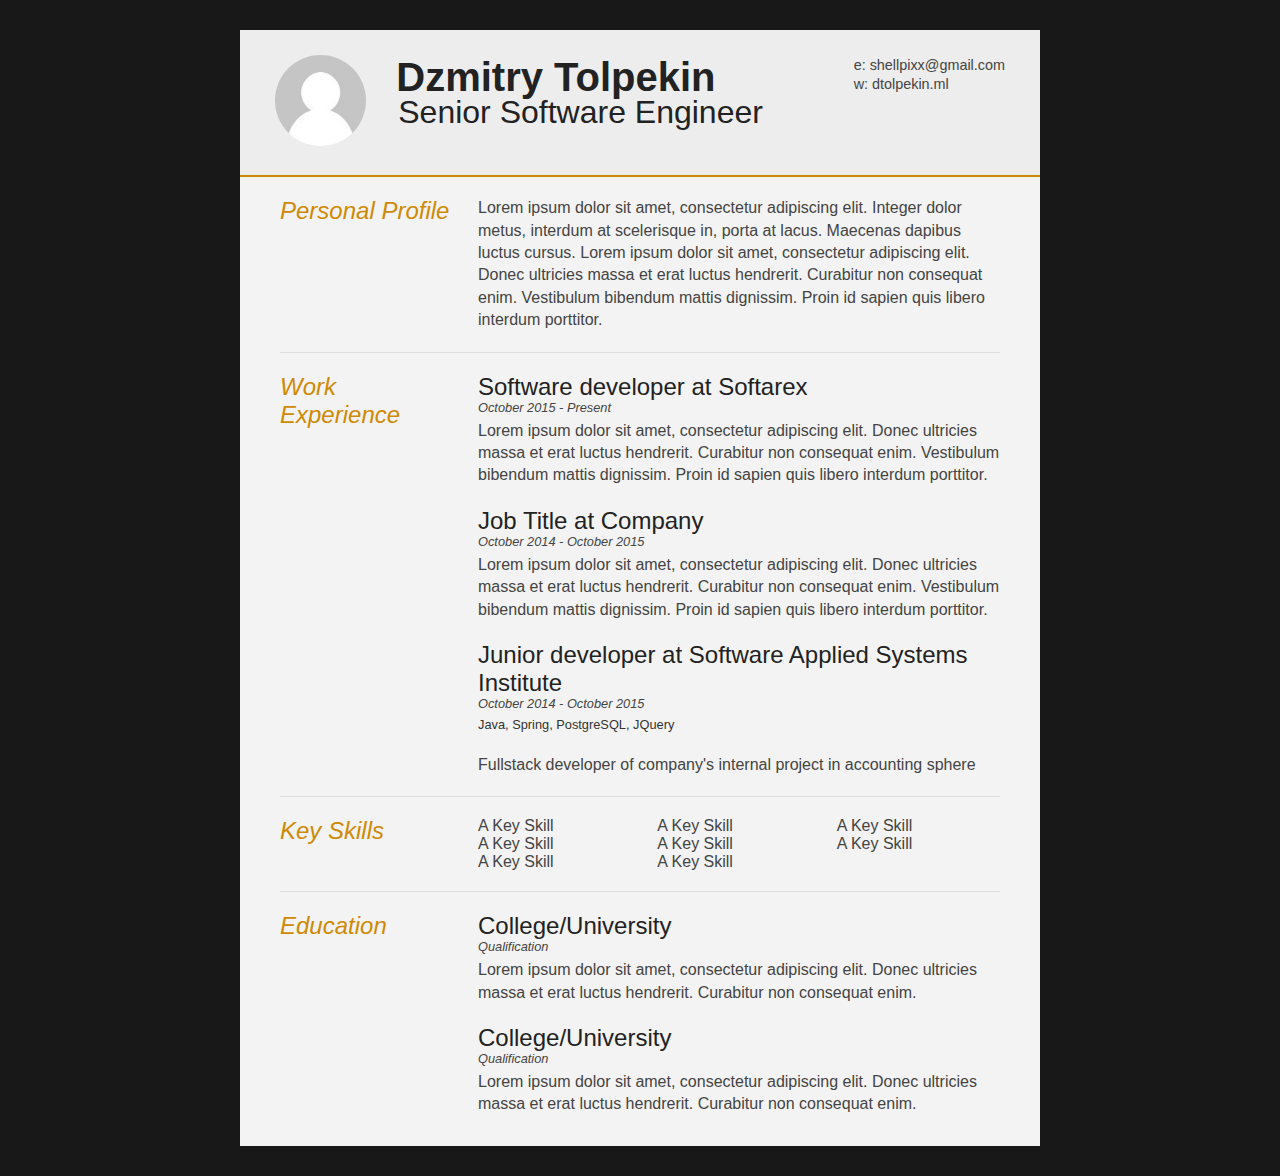
==== static/index.html @ 504668a2 "CV initial" ====
<!DOCTYPE html>
<html>
<head>
<title>Dzmitry Tolpekin - Curriculum Vitae</title>

<meta name="viewport" content="width=device-width"/>
<meta name="description" content="The Curriculum Vitae of Dzmitry Tolpekin."/>
<meta charset="UTF-8"> 

<link type="text/css" rel="stylesheet" href="styles/style.css">

<!--[if lt IE 9]>
<script src="//html5shiv.googlecode.com/svn/trunk/html5.js"></script>
<![endif]-->
</head>
<body id="top">
<div id="cv" class="instaFade">
	<div class="mainDetails">
		<div id="headshot" class="quickFade">
			<img src="img/headshot.jpg" alt="Alan Smith" />
		</div>
		
		<div id="name">
			<h1 class="quickFade delayTwo">Dzmitry Tolpekin</h1>
			<h2 class="quickFade delayThree">Senior Software Engineer</h2>
		</div>
		
		<div id="contactDetails" class="quickFade delayFour">
			<ul>
				<li>e: <a href="mailto:shellpixx@gmail.com" target="_blank">shellpixx@gmail.com</a></li>
				<li>w: <a href="http://dtolpekin.ml">dtolpekin.ml</a></li>
			</ul>
		</div>
		<div class="clear"></div>
	</div>
	
	<div id="mainArea" class="quickFade delayFive">
		<section>
			<article>
				<div class="sectionTitle">
					<h1>Personal Profile</h1>
				</div>
				
				<div class="sectionContent">
					<p>Lorem ipsum dolor sit amet, consectetur adipiscing elit. Integer dolor metus, interdum at scelerisque in, porta at lacus. Maecenas dapibus luctus cursus. Lorem ipsum dolor sit amet, consectetur adipiscing elit. Donec ultricies massa et erat luctus hendrerit. Curabitur non consequat enim. Vestibulum bibendum mattis dignissim. Proin id sapien quis libero interdum porttitor.</p>
				</div>
			</article>
			<div class="clear"></div>
		</section>
		
		
		<section>
			<div class="sectionTitle">
				<h1>Work Experience</h1>
			</div>
			
			<div class="sectionContent">
				<article>
					<h2>Software developer at Softarex</h2>
					<p class="subDetails">October 2015 - Present</p>
					<p>Lorem ipsum dolor sit amet, consectetur adipiscing elit. Donec ultricies massa et erat luctus hendrerit. Curabitur non consequat enim. Vestibulum bibendum mattis dignissim. Proin id sapien quis libero interdum porttitor.</p>
				</article>
				
				<article>
					<h2>Job Title at Company</h2>
					<p class="subDetails">October 2014 - October 2015</p>
					<p>Lorem ipsum dolor sit amet, consectetur adipiscing elit. Donec ultricies massa et erat luctus hendrerit. Curabitur non consequat enim. Vestibulum bibendum mattis dignissim. Proin id sapien quis libero interdum porttitor.</p>
				</article>
				
				<article>
					<h2>Junior developer at Software Applied Systems Institute</h2>
					<p class="subDetails">October 2014 - October 2015</p>
					<p class="subTags">Java, Spring, PostgreSQL, JQuery</p>
					<p>Fullstack developer of company's internal project in accounting sphere</p>
				</article>
			</div>
			<div class="clear"></div>
		</section>
		
		
		<section>
			<div class="sectionTitle">
				<h1>Key Skills</h1>
			</div>
			
			<div class="sectionContent">
				<ul class="keySkills">
					<li>A Key Skill</li>
					<li>A Key Skill</li>
					<li>A Key Skill</li>
					<li>A Key Skill</li>
					<li>A Key Skill</li>
					<li>A Key Skill</li>
					<li>A Key Skill</li>
					<li>A Key Skill</li>
				</ul>
			</div>
			<div class="clear"></div>
		</section>
		
		
		<section>
			<div class="sectionTitle">
				<h1>Education</h1>
			</div>
			
			<div class="sectionContent">
				<article>
					<h2>College/University</h2>
					<p class="subDetails">Qualification</p>
					<p>Lorem ipsum dolor sit amet, consectetur adipiscing elit. Donec ultricies massa et erat luctus hendrerit. Curabitur non consequat enim.</p>
				</article>
				
				<article>
					<h2>College/University</h2>
					<p class="subDetails">Qualification</p>
					<p>Lorem ipsum dolor sit amet, consectetur adipiscing elit. Donec ultricies massa et erat luctus hendrerit. Curabitur non consequat enim.</p>
				</article>
			</div>
			<div class="clear"></div>
		</section>
	</div>
</div>
</body>
</html>
---- static/styles/style.css ----
html,body,div,span,object,iframe,h1,h2,h3,h4,h5,h6,p,blockquote,pre,abbr,address,cite,code,del,dfn,em,img,ins,kbd,q,samp,small,strong,sub,sup,var,b,i,dl,dt,dd,ol,ul,li,fieldset,form,label,legend,table,caption,tbody,tfoot,thead,tr,th,td,article,aside,canvas,details,figcaption,figure,footer,header,hgroup,menu,nav,section,summary,time,mark,audio,video {
border:0;
font:inherit;
font-size:100%;
margin:0;
padding:0;
vertical-align:baseline;
}

article,aside,details,figcaption,figure,footer,header,hgroup,menu,nav,section {
display:block;
}

html, body {background: #181818; font-family: 'Lato', helvetica, arial, sans-serif; font-size: 16px; color: #222;}

.clear {clear: both;}

p {
	font-size: 1em;
	line-height: 1.4em;
	margin-bottom: 20px;
	color: #444;
}

#cv {
	width: 90%;
	max-width: 800px;
	background: #f3f3f3;
	margin: 30px auto;
}

.mainDetails {
	padding: 25px 35px;
	border-bottom: 2px solid #cf8a05;
	background: #ededed;
}

#name h1 {
	font-size: 2.5em;
	font-weight: 700;
	font-family: 'Rokkitt', Helvetica, Arial, sans-serif;
	margin-bottom: -6px;
}

#name h2 {
	font-size: 2em;
	margin-left: 2px;
	font-family: 'Rokkitt', Helvetica, Arial, sans-serif;
}

#mainArea {
	padding: 0 40px;
}

#headshot {
	width: 12.5%;
	float: left;
	margin-right: 30px;
}

#headshot img {
	width: 100%;
	height: auto;
	-webkit-border-radius: 50px;
	border-radius: 50px;
}

#name {
	float: left;
}

#contactDetails {
	float: right;
}

#contactDetails ul {
	list-style-type: none;
	font-size: 0.9em;
	margin-top: 2px;
}

#contactDetails ul li {
	margin-bottom: 3px;
	color: #444;
}

#contactDetails ul li a, a[href^=tel] {
	color: #444; 
	text-decoration: none;
	-webkit-transition: all .3s ease-in;
	-moz-transition: all .3s ease-in;
	-o-transition: all .3s ease-in;
	-ms-transition: all .3s ease-in;
	transition: all .3s ease-in;
}

#contactDetails ul li a:hover { 
	color: #cf8a05;
}


section {
	border-top: 1px solid #dedede;
	padding: 20px 0 0;
}

section:first-child {
	border-top: 0;
}

section:last-child {
	padding: 20px 0 10px;
}

.sectionTitle {
	float: left;
	width: 25%;
}

.sectionContent {
	float: right;
	width: 72.5%;
}

.sectionTitle h1 {
	font-family: 'Rokkitt', Helvetica, Arial, sans-serif;
	font-style: italic;
	font-size: 1.5em;
	color: #cf8a05;
}

.sectionContent h2 {
	font-family: 'Rokkitt', Helvetica, Arial, sans-serif;
	font-size: 1.5em;
	margin-bottom: -2px;
}

.subDetails {
	font-size: 0.8em;
	font-style: italic;
	margin-bottom: 3px;
}
.subTags {
	font-size: 0.8em;
	color: #333;
}

.keySkills {
	list-style-type: none;
	-moz-column-count:3;
	-webkit-column-count:3;
	column-count:3;
	margin-bottom: 20px;
	font-size: 1em;
	color: #444;
}

.keySkills ul li {
	margin-bottom: 3px;
}

@media all and (min-width: 602px) and (max-width: 800px) {
	#headshot {
		display: none;
	}
	
	.keySkills {
	-moz-column-count:2;
	-webkit-column-count:2;
	column-count:2;
	}
}

@media all and (max-width: 601px) {
	#cv {
		width: 95%;
		margin: 10px auto;
		min-width: 280px;
	}
	
	#headshot {
		display: none;
	}
	
	#name, #contactDetails {
		float: none;
		width: 100%;
		text-align: center;
	}
	
	.sectionTitle, .sectionContent {
		float: none;
		width: 100%;
	}
	
	.sectionTitle {
		margin-left: -2px;
		font-size: 1.25em;
	}
	
	.keySkills {
		-moz-column-count:2;
		-webkit-column-count:2;
		column-count:2;
	}
}

@media all and (max-width: 480px) {
	.mainDetails {
		padding: 15px 15px;
	}
	
	section {
		padding: 15px 0 0;
	}
	
	#mainArea {
		padding: 0 25px;
	}

	
	.keySkills {
	-moz-column-count:1;
	-webkit-column-count:1;
	column-count:1;
	}
	
	#name h1 {
		line-height: .8em;
		margin-bottom: 4px;
	}
}

@media print {
    #cv {
        width: 100%;
    }
}

@-webkit-keyframes reset {
	0% {
		opacity: 0;
	}
	100% {
		opacity: 0;
	}
}

@-webkit-keyframes fade-in {
	0% {
		opacity: 0;
	}
	40% {
		opacity: 0;
	}
	100% {
		opacity: 1;
	}
}

@-moz-keyframes reset {
	0% {
		opacity: 0;
	}
	100% {
		opacity: 0;
	}
}

@-moz-keyframes fade-in {
	0% {
		opacity: 0;
	}
	40% {
		opacity: 0;
	}
	100% {
		opacity: 1;
	}
}

@keyframes reset {
	0% {
		opacity: 0;
	}
	100% {
		opacity: 0;
	}
}

@keyframes fade-in {
	0% {
		opacity: 0;
	}
	40% {
		opacity: 0;
	}
	100% {
		opacity: 1;
	}
}

.instaFade {
    -webkit-animation-name: reset, fade-in;
    -webkit-animation-duration: 1.5s;
    -webkit-animation-timing-function: ease-in;
	
	-moz-animation-name: reset, fade-in;
    -moz-animation-duration: 1.5s;
    -moz-animation-timing-function: ease-in;
	
	animation-name: reset, fade-in;
    animation-duration: 1.5s;
    animation-timing-function: ease-in;
}

.quickFade {
    -webkit-animation-name: reset, fade-in;
    -webkit-animation-duration: 2.5s;
    -webkit-animation-timing-function: ease-in;
	
	-moz-animation-name: reset, fade-in;
    -moz-animation-duration: 2.5s;
    -moz-animation-timing-function: ease-in;
	
	animation-name: reset, fade-in;
    animation-duration: 2.5s;
    animation-timing-function: ease-in;
}
 
.delayOne {
	-webkit-animation-delay: 0, .5s;
	-moz-animation-delay: 0, .5s;
	animation-delay: 0, .5s;
}

.delayTwo {
	-webkit-animation-delay: 0, 1s;
	-moz-animation-delay: 0, 1s;
	animation-delay: 0, 1s;
}

.delayThree {
	-webkit-animation-delay: 0, 1.5s;
	-moz-animation-delay: 0, 1.5s;
	animation-delay: 0, 1.5s;
}

.delayFour {
	-webkit-animation-delay: 0, 2s;
	-moz-animation-delay: 0, 2s;
	animation-delay: 0, 2s;
}

.delayFive {
	-webkit-animation-delay: 0, 2.5s;
	-moz-animation-delay: 0, 2.5s;
	animation-delay: 0, 2.5s;
}
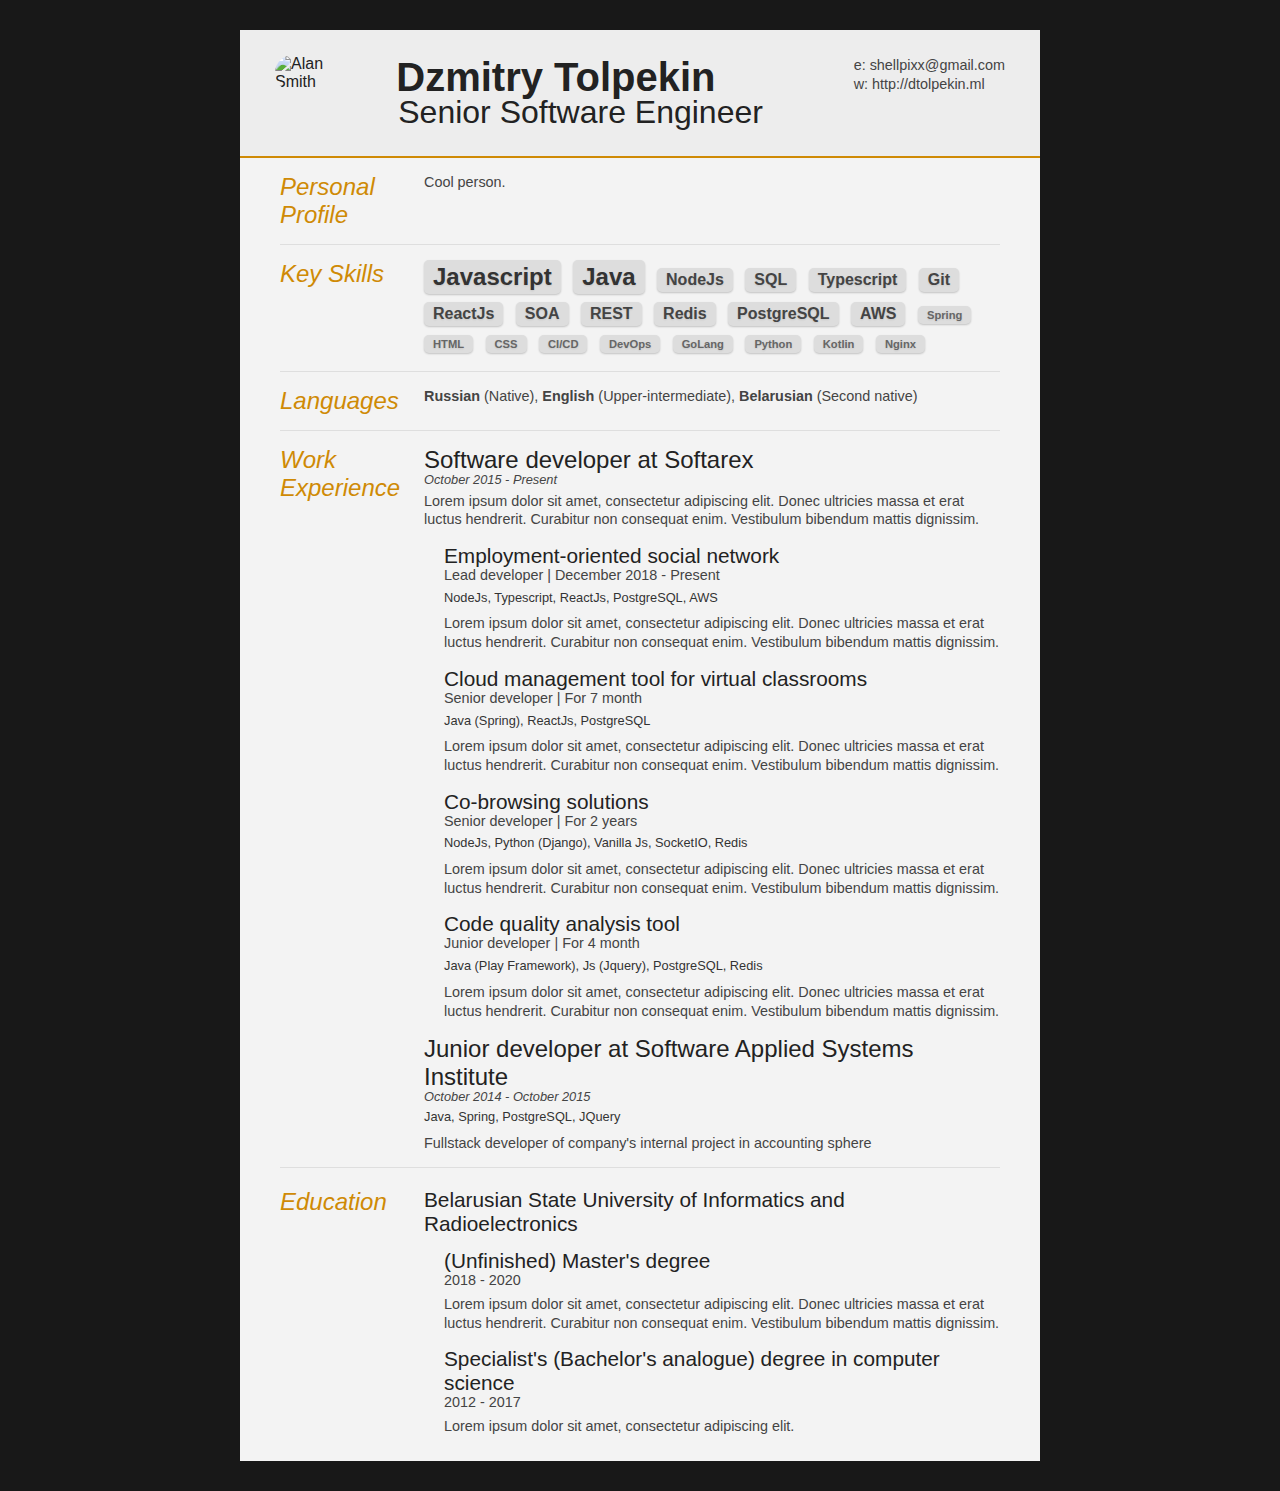
==== commit ca0b8ad8: "CV in progress" ====
--- a/static/index.html
+++ b/static/index.html
@@ -14,27 +14,27 @@
 <![endif]-->
 </head>
 <body id="top">
-<div id="cv" class="instaFade">
+<div id="cv"> <!--class="instaFade"-->
 	<div class="mainDetails">
-		<div id="headshot" class="quickFade">
-			<img src="img/headshot.jpg" alt="Alan Smith" />
+		<div id="headshot" class="">
+			<img src="img/portrait.png" alt="Alan Smith" />
 		</div>
 		
 		<div id="name">
-			<h1 class="quickFade delayTwo">Dzmitry Tolpekin</h1>
-			<h2 class="quickFade delayThree">Senior Software Engineer</h2>
+			<h1>Dzmitry Tolpekin</h1>
+			<h2>Senior Software Engineer</h2>
 		</div>
 		
-		<div id="contactDetails" class="quickFade delayFour">
+		<div id="contactDetails">
 			<ul>
 				<li>e: <a href="mailto:shellpixx@gmail.com" target="_blank">shellpixx@gmail.com</a></li>
-				<li>w: <a href="http://dtolpekin.ml">dtolpekin.ml</a></li>
+				<li>w: <a href="http://dtolpekin.ml">http://dtolpekin.ml</a></li>
 			</ul>
 		</div>
 		<div class="clear"></div>
 	</div>
 	
-	<div id="mainArea" class="quickFade delayFive">
+	<div id="mainArea">
 		<section>
 			<article>
 				<div class="sectionTitle">
@@ -42,9 +42,61 @@
 				</div>
 				
 				<div class="sectionContent">
-					<p>Lorem ipsum dolor sit amet, consectetur adipiscing elit. Integer dolor metus, interdum at scelerisque in, porta at lacus. Maecenas dapibus luctus cursus. Lorem ipsum dolor sit amet, consectetur adipiscing elit. Donec ultricies massa et erat luctus hendrerit. Curabitur non consequat enim. Vestibulum bibendum mattis dignissim. Proin id sapien quis libero interdum porttitor.</p>
+					<p>Cool person.</p>
 				</div>
 			</article>
+			<div class="clear"></div>
+		</section>
+
+
+		<section>
+			<div class="sectionTitle">
+				<h1>Key Skills</h1>
+			</div>
+
+			<div class="sectionContent">
+				<div class="keySkills">
+					<span class="top1">Javascript</span>
+					<span class="top1">Java</span>
+
+					<span class="top2">NodeJs</span>
+					<span class="top2">SQL</span>
+					<span class="top2">Typescript</span>
+					<span class="top2">Git</span>
+					<span class="top2">ReactJs</span>
+					<span class="top2">SOA</span>
+					<span class="top2">REST</span>
+					<span class="top2">Redis</span>
+					<span class="top2">PostgreSQL</span>
+					<span class="top2">AWS</span>
+
+					<span class="top3">Spring</span>
+					<span class="top3">HTML</span>
+					<span class="top3">CSS</span>
+					<span class="top3">CI/CD</span>
+					<span class="top3">DevOps</span>
+					<span class="top3">GoLang</span>
+					<span class="top3">Python</span>
+					<span class="top3">Kotlin</span>
+					<span class="top3">Nginx</span>
+				</div>
+			</div>
+			<div class="clear"></div>
+		</section>
+
+
+		<section>
+			<div class="sectionTitle">
+				<h1>Languages</h1>
+			</div>
+
+			<div class="sectionContent">
+				<p>
+					<b>Russian</b> (Native),
+					<b>English</b> (Upper-intermediate),
+					<b>Belarusian</b> (Second native)
+				<p>
+			</div>
 			<div class="clear"></div>
 		</section>
 		
@@ -58,13 +110,37 @@
 				<article>
 					<h2>Software developer at Softarex</h2>
 					<p class="subDetails">October 2015 - Present</p>
-					<p>Lorem ipsum dolor sit amet, consectetur adipiscing elit. Donec ultricies massa et erat luctus hendrerit. Curabitur non consequat enim. Vestibulum bibendum mattis dignissim. Proin id sapien quis libero interdum porttitor.</p>
-				</article>
-				
-				<article>
-					<h2>Job Title at Company</h2>
-					<p class="subDetails">October 2014 - October 2015</p>
-					<p>Lorem ipsum dolor sit amet, consectetur adipiscing elit. Donec ultricies massa et erat luctus hendrerit. Curabitur non consequat enim. Vestibulum bibendum mattis dignissim. Proin id sapien quis libero interdum porttitor.</p>
+					<p>Lorem ipsum dolor sit amet, consectetur adipiscing elit. Donec ultricies massa et erat luctus hendrerit. Curabitur non consequat enim. Vestibulum bibendum mattis dignissim.</p>
+
+					<article class="subArticle">
+						<h3>Employment-oriented social network</h3>
+						<p class="subRole">Lead developer | December 2018 - Present</p>
+						<p class="subTags">NodeJs, Typescript, ReactJs, PostgreSQL, AWS</p>
+						<p>Lorem ipsum dolor sit amet, consectetur adipiscing elit. Donec ultricies massa et erat luctus hendrerit. Curabitur non consequat enim. Vestibulum bibendum mattis dignissim.</p>
+					</article>
+
+					<article class="subArticle">
+						<h3>Cloud management tool for virtual classrooms</h3>
+						<p class="subRole">Senior developer | For 7 month</p>
+						<p class="subTags">Java (Spring), ReactJs, PostgreSQL</p>
+						<p>Lorem ipsum dolor sit amet, consectetur adipiscing elit. Donec ultricies massa et erat luctus hendrerit. Curabitur non consequat enim. Vestibulum bibendum mattis dignissim.</p>
+					</article>
+
+					<article class="subArticle">
+						<h3>Co-browsing solutions</h3>
+						<p class="subRole">Senior developer | For 2 years</p>
+						<p class="subTags">NodeJs, Python (Django), Vanilla Js, SocketIO, Redis</p>
+						<!-- as part of <a href="https://surfly.com">Surfly</a> team-->
+						<p>Lorem ipsum dolor sit amet, consectetur adipiscing elit. Donec ultricies massa et erat luctus hendrerit. Curabitur non consequat enim. Vestibulum bibendum mattis dignissim.</p>
+					</article>
+
+					<article class="subArticle">
+						<h3>Code quality analysis tool</h3>
+						<p class="subRole">Junior developer | For 4 month</p>
+						<p class="subTags">Java (Play Framework), Js (Jquery), PostgreSQL, Redis</p>
+						<p>Lorem ipsum dolor sit amet, consectetur adipiscing elit. Donec ultricies massa et erat luctus hendrerit. Curabitur non consequat enim. Vestibulum bibendum mattis dignissim.</p>
+					</article>
+
 				</article>
 				
 				<article>
@@ -80,41 +156,25 @@
 		
 		<section>
 			<div class="sectionTitle">
-				<h1>Key Skills</h1>
-			</div>
-			
-			<div class="sectionContent">
-				<ul class="keySkills">
-					<li>A Key Skill</li>
-					<li>A Key Skill</li>
-					<li>A Key Skill</li>
-					<li>A Key Skill</li>
-					<li>A Key Skill</li>
-					<li>A Key Skill</li>
-					<li>A Key Skill</li>
-					<li>A Key Skill</li>
-				</ul>
-			</div>
-			<div class="clear"></div>
-		</section>
-		
-		
-		<section>
-			<div class="sectionTitle">
 				<h1>Education</h1>
 			</div>
 			
 			<div class="sectionContent">
 				<article>
-					<h2>College/University</h2>
-					<p class="subDetails">Qualification</p>
-					<p>Lorem ipsum dolor sit amet, consectetur adipiscing elit. Donec ultricies massa et erat luctus hendrerit. Curabitur non consequat enim.</p>
-				</article>
-				
-				<article>
-					<h2>College/University</h2>
-					<p class="subDetails">Qualification</p>
-					<p>Lorem ipsum dolor sit amet, consectetur adipiscing elit. Donec ultricies massa et erat luctus hendrerit. Curabitur non consequat enim.</p>
+					<h3>Belarusian State University of Informatics and Radioelectronics</h3>
+					<p></p>
+
+					<article class="subArticle">
+						<h3>(Unfinished) Master's degree</h3>
+						<p class="subRole">2018 - 2020</p>
+						<p>Lorem ipsum dolor sit amet, consectetur adipiscing elit. Donec ultricies massa et erat luctus hendrerit. Curabitur non consequat enim. Vestibulum bibendum mattis dignissim. </p>
+					</article>
+
+					<article class="subArticle">
+						<h3>Specialist's (Bachelor's analogue) degree in computer science</h3>
+						<p class="subRole">2012 - 2017</p>
+						<p>Lorem ipsum dolor sit amet, consectetur adipiscing elit.</p>
+					</article>
 				</article>
 			</div>
 			<div class="clear"></div>
--- a/static/styles/style.css
+++ b/static/styles/style.css
@@ -1,4 +1,4 @@
-html,body,div,span,object,iframe,h1,h2,h3,h4,h5,h6,p,blockquote,pre,abbr,address,cite,code,del,dfn,em,img,ins,kbd,q,samp,small,strong,sub,sup,var,b,i,dl,dt,dd,ol,ul,li,fieldset,form,label,legend,table,caption,tbody,tfoot,thead,tr,th,td,article,aside,canvas,details,figcaption,figure,footer,header,hgroup,menu,nav,section,summary,time,mark,audio,video {
+html,body,div,span,object,iframe,h1,h2,h3,h4,h5,h6,p,blockquote,pre,abbr,address,cite,code,del,dfn,em,img,ins,kbd,q,samp,small,strong,sub,sup,var,i,dl,dt,dd,ol,ul,li,fieldset,form,label,legend,table,caption,tbody,tfoot,thead,tr,th,td,article,aside,canvas,details,figcaption,figure,footer,header,hgroup,menu,nav,section,summary,time,mark,audio,video {
 border:0;
 font:inherit;
 font-size:100%;
@@ -16,9 +16,9 @@
 .clear {clear: both;}
 
 p {
-	font-size: 1em;
-	line-height: 1.4em;
-	margin-bottom: 20px;
+	font-size: 0.9em;
+	line-height: 1.3em;
+	margin-bottom: 15px;
 	color: #444;
 }
 
@@ -101,7 +101,7 @@
 
 section {
 	border-top: 1px solid #dedede;
-	padding: 20px 0 0;
+	padding: 15px 0 0;
 }
 
 section:first-child {
@@ -114,14 +114,18 @@
 
 .sectionTitle {
 	float: left;
-	width: 25%;
+	width: 18%;
+	padding-bottom: 15px;
 }
 
 .sectionContent {
 	float: right;
-	width: 72.5%;
-}
-
+	width: 80%;
+}
+
+.subArticle {
+    margin-left: 20px;
+}
 .sectionTitle h1 {
 	font-family: 'Rokkitt', Helvetica, Arial, sans-serif;
 	font-style: italic;
@@ -133,6 +137,16 @@
 	font-family: 'Rokkitt', Helvetica, Arial, sans-serif;
 	font-size: 1.5em;
 	margin-bottom: -2px;
+}
+.sectionContent h3 {
+	font-family: 'Rokkitt', Helvetica, Arial, sans-serif;
+	font-size: 1.3em;
+	margin-bottom: -2px;
+}
+
+.subRole {
+	font-size: 0.9em;
+	margin-bottom: 5px;
 }
 
 .subDetails {
@@ -142,21 +156,51 @@
 }
 .subTags {
 	font-size: 0.8em;
+	margin-bottom: 8px;
 	color: #333;
 }
 
 .keySkills {
 	list-style-type: none;
-	-moz-column-count:3;
-	-webkit-column-count:3;
-	column-count:3;
-	margin-bottom: 20px;
+	margin-bottom: 10px;
 	font-size: 1em;
 	color: #444;
 }
 
-.keySkills ul li {
-	margin-bottom: 3px;
+.languages {
+	list-style-type: none;
+	margin-bottom: 10px;
+	font-size: 0.9em;
+	color: #444;
+}
+
+.keySkills span {
+	display: inline-block;
+	position: relative;
+	margin: 0 8px 8px 0;
+	padding: 3px 9px 3px 9px;
+	background: #ddd;
+	border-radius: 5px;
+	box-shadow: 0 1px 2px rgba(0,0,0,0.2);
+	font-size: 12px;
+	text-decoration: none;
+	text-shadow: 0 1px 2px rgba(0,0,0,0.1);
+	font-weight: bold;
+}
+
+.keySkills .top1 {
+	color: #333;
+	font-size: 1.5em;
+}
+
+.keySkills .top2 {
+	color: #444;
+	font-size: 1em;
+}
+
+.keySkills .top3 {
+	color: #666;
+	font-size: 0.7em;
 }
 
 @media all and (min-width: 602px) and (max-width: 800px) {
@@ -301,59 +345,15 @@
 }
 
 .instaFade {
-    -webkit-animation-name: reset, fade-in;
-    -webkit-animation-duration: 1.5s;
-    -webkit-animation-timing-function: ease-in;
-	
+	-webkit-animation-name: reset, fade-in;
+	-webkit-animation-duration: 1.5s;
+	-webkit-animation-timing-function: ease-in;
+
 	-moz-animation-name: reset, fade-in;
-    -moz-animation-duration: 1.5s;
-    -moz-animation-timing-function: ease-in;
-	
+	-moz-animation-duration: 1.5s;
+	-moz-animation-timing-function: ease-in;
+
 	animation-name: reset, fade-in;
-    animation-duration: 1.5s;
-    animation-timing-function: ease-in;
-}
-
-.quickFade {
-    -webkit-animation-name: reset, fade-in;
-    -webkit-animation-duration: 2.5s;
-    -webkit-animation-timing-function: ease-in;
-	
-	-moz-animation-name: reset, fade-in;
-    -moz-animation-duration: 2.5s;
-    -moz-animation-timing-function: ease-in;
-	
-	animation-name: reset, fade-in;
-    animation-duration: 2.5s;
-    animation-timing-function: ease-in;
-}
- 
-.delayOne {
-	-webkit-animation-delay: 0, .5s;
-	-moz-animation-delay: 0, .5s;
-	animation-delay: 0, .5s;
-}
-
-.delayTwo {
-	-webkit-animation-delay: 0, 1s;
-	-moz-animation-delay: 0, 1s;
-	animation-delay: 0, 1s;
-}
-
-.delayThree {
-	-webkit-animation-delay: 0, 1.5s;
-	-moz-animation-delay: 0, 1.5s;
-	animation-delay: 0, 1.5s;
-}
-
-.delayFour {
-	-webkit-animation-delay: 0, 2s;
-	-moz-animation-delay: 0, 2s;
-	animation-delay: 0, 2s;
-}
-
-.delayFive {
-	-webkit-animation-delay: 0, 2.5s;
-	-moz-animation-delay: 0, 2.5s;
-	animation-delay: 0, 2.5s;
+	animation-duration: 1.5s;
+	animation-timing-function: ease-in;
 }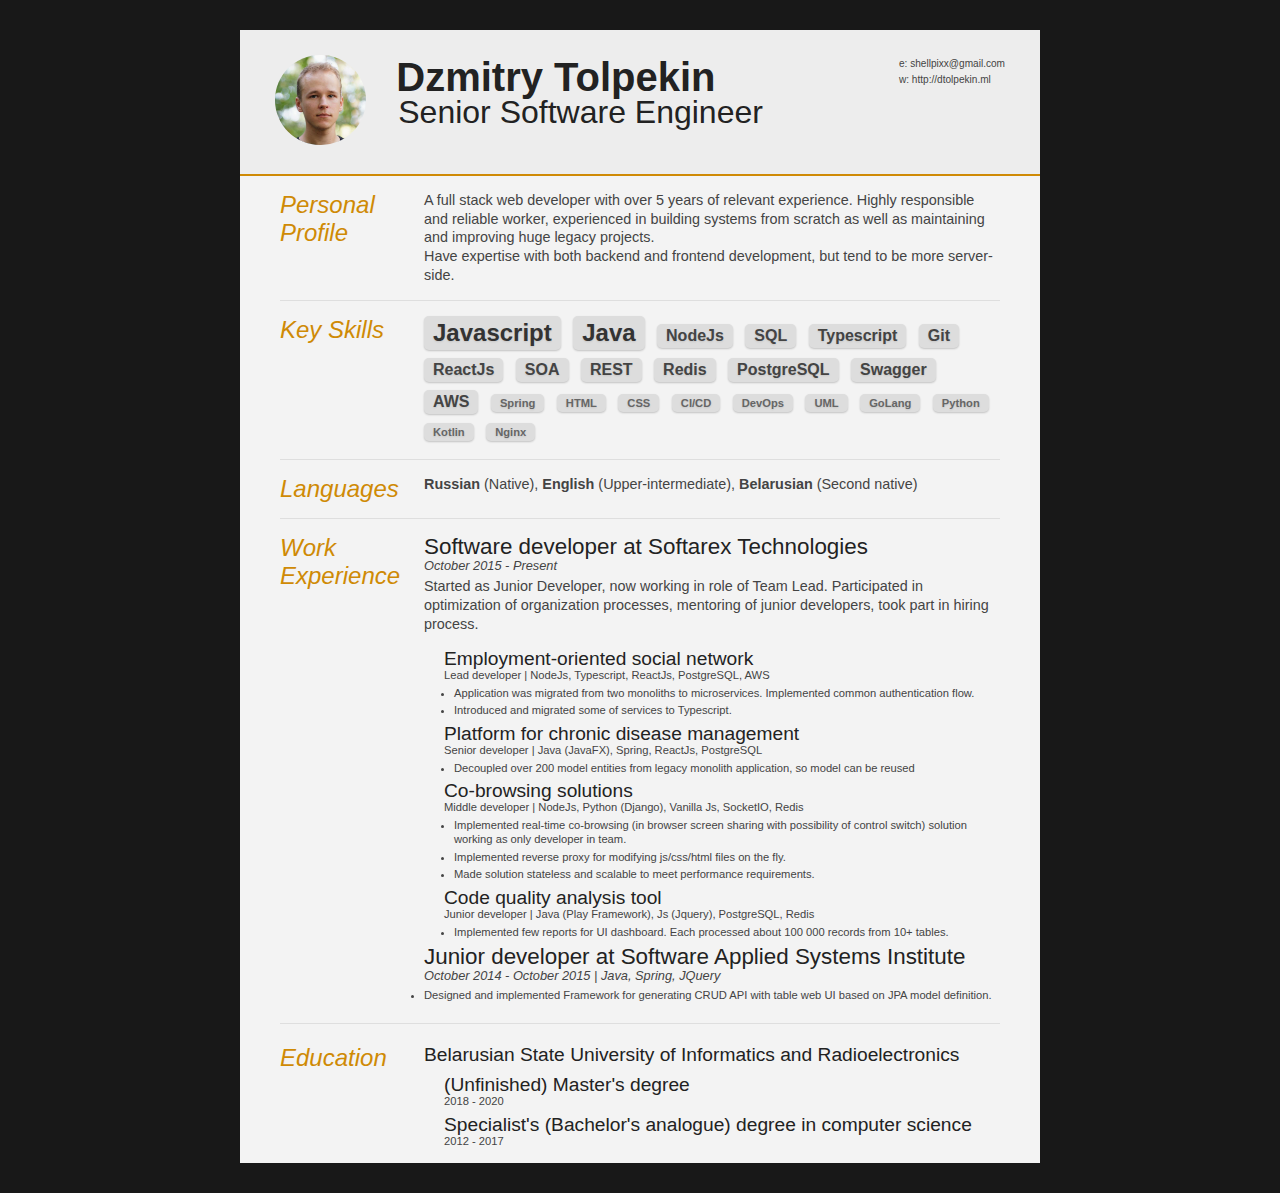
==== commit 26994c41: "CV done" ====
--- a/static/index.html
+++ b/static/index.html
@@ -1,5 +1,5 @@
 <!DOCTYPE html>
-<html>
+<html lang="en">
 <head>
 <title>Dzmitry Tolpekin - Curriculum Vitae</title>
 
@@ -42,7 +42,14 @@
 				</div>
 				
 				<div class="sectionContent">
-					<p>Cool person.</p>
+					<p>
+						A full stack web developer with over 5 years of relevant experience.
+						Highly responsible and reliable worker,
+						experienced in building systems from scratch
+						as well as maintaining and improving huge legacy projects.
+						<br>
+						Have expertise with both backend and frontend development, but tend to be more server-side.
+					</p>
 				</div>
 			</article>
 			<div class="clear"></div>
@@ -68,6 +75,7 @@
 					<span class="top2">REST</span>
 					<span class="top2">Redis</span>
 					<span class="top2">PostgreSQL</span>
+					<span class="top2">Swagger</span>
 					<span class="top2">AWS</span>
 
 					<span class="top3">Spring</span>
@@ -75,6 +83,7 @@
 					<span class="top3">CSS</span>
 					<span class="top3">CI/CD</span>
 					<span class="top3">DevOps</span>
+					<span class="top3">UML</span>
 					<span class="top3">GoLang</span>
 					<span class="top3">Python</span>
 					<span class="top3">Kotlin</span>
@@ -99,81 +108,91 @@
 			</div>
 			<div class="clear"></div>
 		</section>
-		
-		
+
+
 		<section>
 			<div class="sectionTitle">
 				<h1>Work Experience</h1>
 			</div>
-			
+
 			<div class="sectionContent">
 				<article>
-					<h2>Software developer at Softarex</h2>
+					<h2>Software developer at Softarex Technologies</h2>
 					<p class="subDetails">October 2015 - Present</p>
-					<p>Lorem ipsum dolor sit amet, consectetur adipiscing elit. Donec ultricies massa et erat luctus hendrerit. Curabitur non consequat enim. Vestibulum bibendum mattis dignissim.</p>
+					<p>
+						Started as Junior Developer, now working in role of Team Lead.
+						Participated in optimization of organization processes,
+						mentoring of junior developers,
+						took part in hiring process.
+					</p>
 
 					<article class="subArticle">
 						<h3>Employment-oriented social network</h3>
-						<p class="subRole">Lead developer | December 2018 - Present</p>
-						<p class="subTags">NodeJs, Typescript, ReactJs, PostgreSQL, AWS</p>
-						<p>Lorem ipsum dolor sit amet, consectetur adipiscing elit. Donec ultricies massa et erat luctus hendrerit. Curabitur non consequat enim. Vestibulum bibendum mattis dignissim.</p>
-					</article>
-
-					<article class="subArticle">
-						<h3>Cloud management tool for virtual classrooms</h3>
-						<p class="subRole">Senior developer | For 7 month</p>
-						<p class="subTags">Java (Spring), ReactJs, PostgreSQL</p>
-						<p>Lorem ipsum dolor sit amet, consectetur adipiscing elit. Donec ultricies massa et erat luctus hendrerit. Curabitur non consequat enim. Vestibulum bibendum mattis dignissim.</p>
+						<p>Lead developer | NodeJs, Typescript, ReactJs, PostgreSQL, AWS</p>
+						<ul>
+							<li>Application was migrated from two monoliths to microservices. Implemented common authentication flow.</li>
+							<li>Introduced and migrated some of services to Typescript.</li>
+						</ul>
+					</article>
+
+					<article class="subArticle">
+						<h3>Platform for chronic disease management</h3>
+						<p>Senior developer | Java (JavaFX), Spring, ReactJs, PostgreSQL</p>
+						<ul>
+							<li>Decoupled over 200 model entities from legacy monolith application, so model can be reused</li>
+						</ul>
 					</article>
 
 					<article class="subArticle">
 						<h3>Co-browsing solutions</h3>
-						<p class="subRole">Senior developer | For 2 years</p>
-						<p class="subTags">NodeJs, Python (Django), Vanilla Js, SocketIO, Redis</p>
-						<!-- as part of <a href="https://surfly.com">Surfly</a> team-->
-						<p>Lorem ipsum dolor sit amet, consectetur adipiscing elit. Donec ultricies massa et erat luctus hendrerit. Curabitur non consequat enim. Vestibulum bibendum mattis dignissim.</p>
+						<p>Middle developer | NodeJs, Python (Django), Vanilla Js, SocketIO, Redis</p>
+						<ul>
+							<li>Implemented real-time co-browsing (in browser screen sharing with possibility of control switch) solution working as only developer in team.</li>
+							<li>Implemented reverse proxy for modifying js/css/html files on the fly.</li>
+							<li>Made solution stateless and scalable to meet performance requirements.</li>
+						</ul>
 					</article>
 
 					<article class="subArticle">
 						<h3>Code quality analysis tool</h3>
-						<p class="subRole">Junior developer | For 4 month</p>
-						<p class="subTags">Java (Play Framework), Js (Jquery), PostgreSQL, Redis</p>
-						<p>Lorem ipsum dolor sit amet, consectetur adipiscing elit. Donec ultricies massa et erat luctus hendrerit. Curabitur non consequat enim. Vestibulum bibendum mattis dignissim.</p>
+						<p>Junior developer | Java (Play Framework), Js (Jquery), PostgreSQL, Redis</p>
+						<ul>
+							<li>Implemented few reports for UI dashboard. Each processed about 100 000 records from 10+ tables.</li>
+						</ul>
 					</article>
 
 				</article>
-				
+
 				<article>
 					<h2>Junior developer at Software Applied Systems Institute</h2>
-					<p class="subDetails">October 2014 - October 2015</p>
-					<p class="subTags">Java, Spring, PostgreSQL, JQuery</p>
-					<p>Fullstack developer of company's internal project in accounting sphere</p>
+					<p class="subDetails">October 2014 - October 2015 | Java, Spring, JQuery</p>
+					<ul>
+						<li>Designed and implemented Framework for generating CRUD API with table web UI based on JPA model definition.</li>
+					</ul>
+					<br>
 				</article>
 			</div>
 			<div class="clear"></div>
 		</section>
-		
-		
+
+
 		<section>
 			<div class="sectionTitle">
 				<h1>Education</h1>
 			</div>
-			
+
 			<div class="sectionContent">
 				<article>
 					<h3>Belarusian State University of Informatics and Radioelectronics</h3>
-					<p></p>
-
-					<article class="subArticle">
+
+					<article class="subArticle" style="margin-top: 10px">
 						<h3>(Unfinished) Master's degree</h3>
 						<p class="subRole">2018 - 2020</p>
-						<p>Lorem ipsum dolor sit amet, consectetur adipiscing elit. Donec ultricies massa et erat luctus hendrerit. Curabitur non consequat enim. Vestibulum bibendum mattis dignissim. </p>
 					</article>
 
 					<article class="subArticle">
 						<h3>Specialist's (Bachelor's analogue) degree in computer science</h3>
 						<p class="subRole">2012 - 2017</p>
-						<p>Lorem ipsum dolor sit amet, consectetur adipiscing elit.</p>
 					</article>
 				</article>
 			</div>
--- a/static/styles/style.css
+++ b/static/styles/style.css
@@ -15,7 +15,7 @@
 
 .clear {clear: both;}
 
-p {
+p,li {
 	font-size: 0.9em;
 	line-height: 1.3em;
 	margin-bottom: 15px;
@@ -125,6 +125,15 @@
 
 .subArticle {
     margin-left: 20px;
+	margin-bottom: 5px;
+}
+
+.subArticle p,li {
+	font-size: 0.7em;
+	margin-bottom: 3px;
+}
+.subArticle li {
+	margin-left: 10px;
 }
 .sectionTitle h1 {
 	font-family: 'Rokkitt', Helvetica, Arial, sans-serif;
@@ -135,12 +144,12 @@
 
 .sectionContent h2 {
 	font-family: 'Rokkitt', Helvetica, Arial, sans-serif;
-	font-size: 1.5em;
+	font-size: 1.4em;
 	margin-bottom: -2px;
 }
 .sectionContent h3 {
 	font-family: 'Rokkitt', Helvetica, Arial, sans-serif;
-	font-size: 1.3em;
+	font-size: 1.2em;
 	margin-bottom: -2px;
 }
 
@@ -207,12 +216,6 @@
 	#headshot {
 		display: none;
 	}
-	
-	.keySkills {
-	-moz-column-count:2;
-	-webkit-column-count:2;
-	column-count:2;
-	}
 }
 
 @media all and (max-width: 601px) {
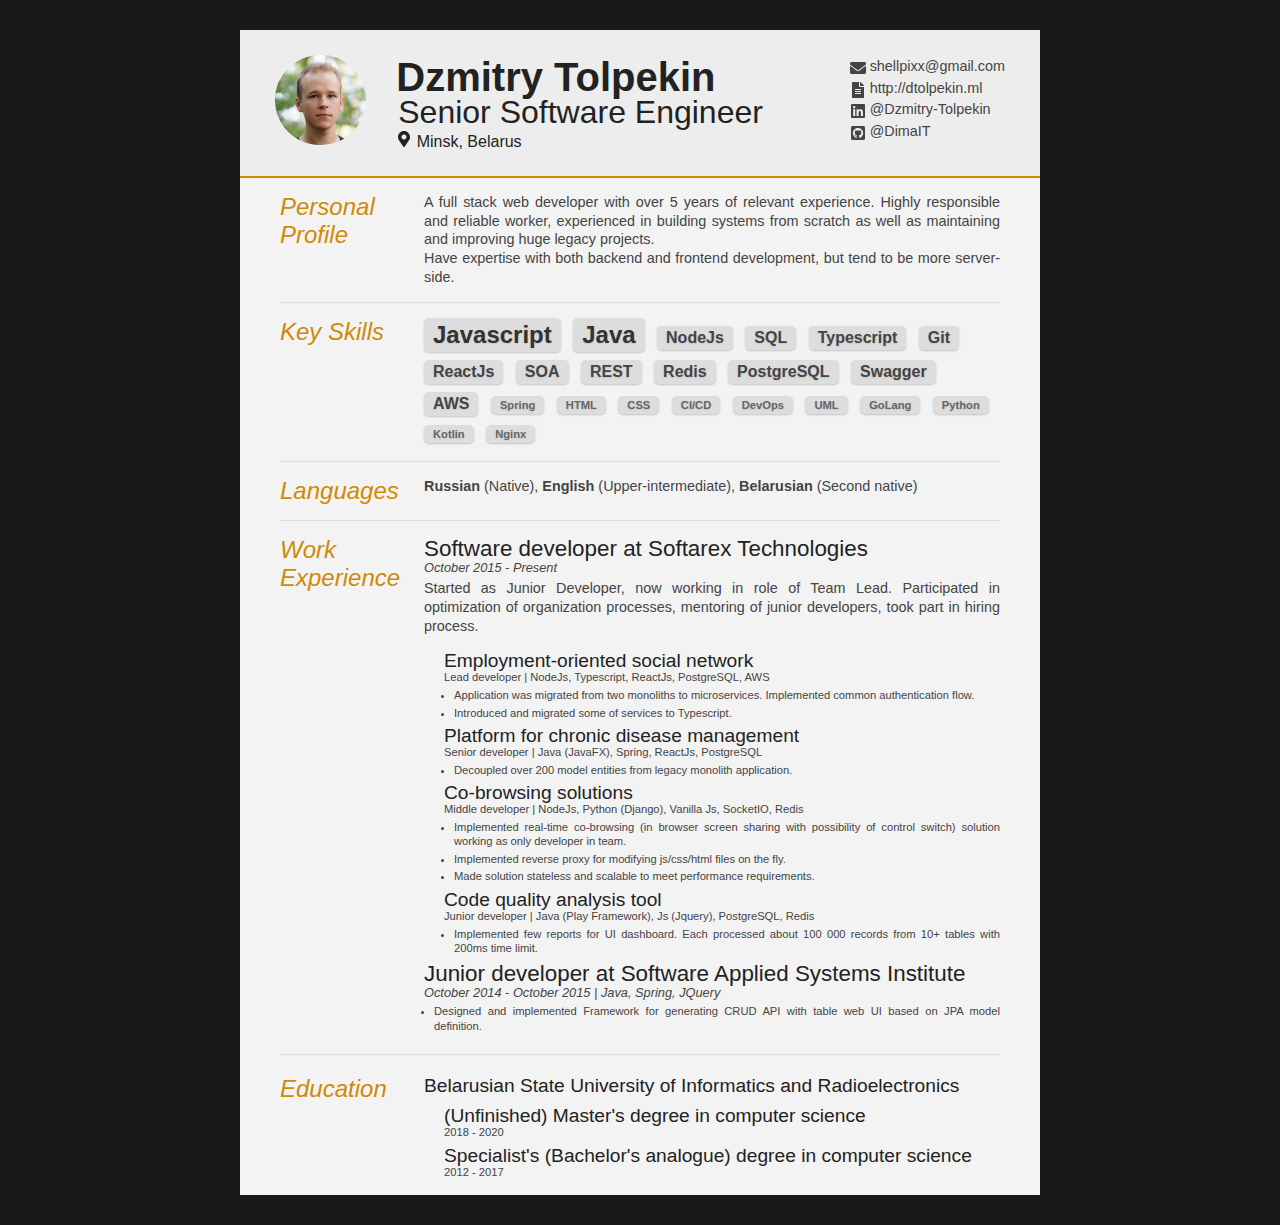
==== commit 84f4733e: "Svg icons, fixes" ====
--- a/static/index.html
+++ b/static/index.html
@@ -14,7 +14,7 @@
 <![endif]-->
 </head>
 <body id="top">
-<div id="cv"> <!--class="instaFade"-->
+<div id="cv" class="instaFade">
 	<div class="mainDetails">
 		<div id="headshot" class="">
 			<img src="img/portrait.png" alt="Alan Smith" />
@@ -23,12 +23,39 @@
 		<div id="name">
 			<h1>Dzmitry Tolpekin</h1>
 			<h2>Senior Software Engineer</h2>
+			<span>
+				<svg class="locationIcon" focusable="false" xmlns="http://www.w3.org/2000/svg" viewBox="0 0 384 512">
+					<path fill="currentColor" d="M172.268 501.67C26.97 291.031 0 269.413 0 192 0 85.961 85.961 0 192 0s192 85.961 192 192c0 77.413-26.97 99.031-172.268 309.67-9.535 13.774-29.93 13.773-39.464 0zM192 272c44.183 0 80-35.817 80-80s-35.817-80-80-80-80 35.817-80 80 35.817 80 80 80z" class=""></path>
+				</svg>
+				Minsk, Belarus
+			</span>
 		</div>
 		
 		<div id="contactDetails">
 			<ul>
-				<li>e: <a href="mailto:shellpixx@gmail.com" target="_blank">shellpixx@gmail.com</a></li>
-				<li>w: <a href="http://dtolpekin.ml">http://dtolpekin.ml</a></li>
+				<li>
+					<svg focusable="false" xmlns="http://www.w3.org/2000/svg" viewBox="0 0 512 512">
+						<path fill="currentColor" d="M502.3 190.8c3.9-3.1 9.7-.2 9.7 4.7V400c0 26.5-21.5 48-48 48H48c-26.5 0-48-21.5-48-48V195.6c0-5 5.7-7.8 9.7-4.7 22.4 17.4 52.1 39.5 154.1 113.6 21.1 15.4 56.7 47.8 92.2 47.6 35.7.3 72-32.8 92.3-47.6 102-74.1 131.6-96.3 154-113.7zM256 320c23.2.4 56.6-29.2 73.4-41.4 132.7-96.3 142.8-104.7 173.4-128.7 5.8-4.5 9.2-11.5 9.2-18.9v-19c0-26.5-21.5-48-48-48H48C21.5 64 0 85.5 0 112v19c0 7.4 3.4 14.3 9.2 18.9 30.6 23.9 40.7 32.4 173.4 128.7 16.8 12.2 50.2 41.8 73.4 41.4z" class=""></path>
+					</svg>
+					<a href="mailto:shellpixx@gmail.com" target="_blank">shellpixx@gmail.com</a>
+				</li>
+				<li>
+					<svg focusable="false" xmlns="http://www.w3.org/2000/svg" viewBox="0 0 384 512">
+						<path fill="currentColor" d="M224 136V0H24C10.7 0 0 10.7 0 24v464c0 13.3 10.7 24 24 24h336c13.3 0 24-10.7 24-24V160H248c-13.2 0-24-10.8-24-24zm64 236c0 6.6-5.4 12-12 12H108c-6.6 0-12-5.4-12-12v-8c0-6.6 5.4-12 12-12h168c6.6 0 12 5.4 12 12v8zm0-64c0 6.6-5.4 12-12 12H108c-6.6 0-12-5.4-12-12v-8c0-6.6 5.4-12 12-12h168c6.6 0 12 5.4 12 12v8zm0-72v8c0 6.6-5.4 12-12 12H108c-6.6 0-12-5.4-12-12v-8c0-6.6 5.4-12 12-12h168c6.6 0 12 5.4 12 12zm96-114.1v6.1H256V0h6.1c6.4 0 12.5 2.5 17 7l97.9 98c4.5 4.5 7 10.6 7 16.9z" class=""></path></svg>
+					<a href="http://dtolpekin.ml">http://dtolpekin.ml</a>
+				</li>
+				<li>
+					<svg focusable="false" xmlns="http://www.w3.org/2000/svg" viewBox="0 0 448 512">
+						<path fill="currentColor" d="M416 32H31.9C14.3 32 0 46.5 0 64.3v383.4C0 465.5 14.3 480 31.9 480H416c17.6 0 32-14.5 32-32.3V64.3c0-17.8-14.4-32.3-32-32.3zM135.4 416H69V202.2h66.5V416zm-33.2-243c-21.3 0-38.5-17.3-38.5-38.5S80.9 96 102.2 96c21.2 0 38.5 17.3 38.5 38.5 0 21.3-17.2 38.5-38.5 38.5zm282.1 243h-66.4V312c0-24.8-.5-56.7-34.5-56.7-34.6 0-39.9 27-39.9 54.9V416h-66.4V202.2h63.7v29.2h.9c8.9-16.8 30.6-34.5 62.9-34.5 67.2 0 79.7 44.3 79.7 101.9V416z" class=""></path>
+					</svg>
+					<a href="https://www.linkedin.com/in/dzmitry-tolpekin/">@Dzmitry-Tolpekin</a>
+				</li>
+				<li>
+					<svg focusable="false" xmlns="http://www.w3.org/2000/svg" viewBox="0 0 448 512">
+						<path fill="currentColor" d="M400 32H48C21.5 32 0 53.5 0 80v352c0 26.5 21.5 48 48 48h352c26.5 0 48-21.5 48-48V80c0-26.5-21.5-48-48-48zM277.3 415.7c-8.4 1.5-11.5-3.7-11.5-8 0-5.4.2-33 .2-55.3 0-15.6-5.2-25.5-11.3-30.7 37-4.1 76-9.2 76-73.1 0-18.2-6.5-27.3-17.1-39 1.7-4.3 7.4-22-1.7-45-13.9-4.3-45.7 17.9-45.7 17.9-13.2-3.7-27.5-5.6-41.6-5.6-14.1 0-28.4 1.9-41.6 5.6 0 0-31.8-22.2-45.7-17.9-9.1 22.9-3.5 40.6-1.7 45-10.6 11.7-15.6 20.8-15.6 39 0 63.6 37.3 69 74.3 73.1-4.8 4.3-9.1 11.7-10.6 22.3-9.5 4.3-33.8 11.7-48.3-13.9-9.1-15.8-25.5-17.1-25.5-17.1-16.2-.2-1.1 10.2-1.1 10.2 10.8 5 18.4 24.2 18.4 24.2 9.7 29.7 56.1 19.7 56.1 19.7 0 13.9.2 36.5.2 40.6 0 4.3-3 9.5-11.5 8-66-22.1-112.2-84.9-112.2-158.3 0-91.8 70.2-161.5 162-161.5S388 165.6 388 257.4c.1 73.4-44.7 136.3-110.7 158.3zm-98.1-61.1c-1.9.4-3.7-.4-3.9-1.7-.2-1.5 1.1-2.8 3-3.2 1.9-.2 3.7.6 3.9 1.9.3 1.3-1 2.6-3 3zm-9.5-.9c0 1.3-1.5 2.4-3.5 2.4-2.2.2-3.7-.9-3.7-2.4 0-1.3 1.5-2.4 3.5-2.4 1.9-.2 3.7.9 3.7 2.4zm-13.7-1.1c-.4 1.3-2.4 1.9-4.1 1.3-1.9-.4-3.2-1.9-2.8-3.2.4-1.3 2.4-1.9 4.1-1.5 2 .6 3.3 2.1 2.8 3.4zm-12.3-5.4c-.9 1.1-2.8.9-4.3-.6-1.5-1.3-1.9-3.2-.9-4.1.9-1.1 2.8-.9 4.3.6 1.3 1.3 1.8 3.3.9 4.1zm-9.1-9.1c-.9.6-2.6 0-3.7-1.5s-1.1-3.2 0-3.9c1.1-.9 2.8-.2 3.7 1.3 1.1 1.5 1.1 3.3 0 4.1zm-6.5-9.7c-.9.9-2.4.4-3.5-.6-1.1-1.3-1.3-2.8-.4-3.5.9-.9 2.4-.4 3.5.6 1.1 1.3 1.3 2.8.4 3.5zm-6.7-7.4c-.4.9-1.7 1.1-2.8.4-1.3-.6-1.9-1.7-1.5-2.6.4-.6 1.5-.9 2.8-.4 1.3.7 1.9 1.8 1.5 2.6z" class=""></path>
+					</svg>
+					<a href="https://github.com/dimait">@DimaIT</a>
+				</li>
 			</ul>
 		</div>
 		<div class="clear"></div>
@@ -139,7 +166,7 @@
 						<h3>Platform for chronic disease management</h3>
 						<p>Senior developer | Java (JavaFX), Spring, ReactJs, PostgreSQL</p>
 						<ul>
-							<li>Decoupled over 200 model entities from legacy monolith application, so model can be reused</li>
+							<li>Decoupled over 200 model entities from legacy monolith application.</li>
 						</ul>
 					</article>
 
@@ -157,7 +184,7 @@
 						<h3>Code quality analysis tool</h3>
 						<p>Junior developer | Java (Play Framework), Js (Jquery), PostgreSQL, Redis</p>
 						<ul>
-							<li>Implemented few reports for UI dashboard. Each processed about 100 000 records from 10+ tables.</li>
+							<li>Implemented few reports for UI dashboard. Each processed about 100 000 records from 10+ tables with 200ms time limit.</li>
 						</ul>
 					</article>
 
@@ -186,7 +213,7 @@
 					<h3>Belarusian State University of Informatics and Radioelectronics</h3>
 
 					<article class="subArticle" style="margin-top: 10px">
-						<h3>(Unfinished) Master's degree</h3>
+						<h3>(Unfinished) Master's degree in computer science</h3>
 						<p class="subRole">2018 - 2020</p>
 					</article>
 
--- a/static/styles/style.css
+++ b/static/styles/style.css
@@ -20,6 +20,7 @@
 	line-height: 1.3em;
 	margin-bottom: 15px;
 	color: #444;
+	text-align: justify;
 }
 
 #cv {
@@ -73,9 +74,20 @@
 	float: right;
 }
 
+.locationIcon {
+	height: 16px;
+	width: 16px;
+}
+
+#contactDetails svg {
+	height: 16px;
+	width: 16px;
+	margin-bottom: -5px;
+}
+
 #contactDetails ul {
 	list-style-type: none;
-	font-size: 0.9em;
+	font-size: 1em;
 	margin-top: 2px;
 }
 
@@ -87,11 +99,6 @@
 #contactDetails ul li a, a[href^=tel] {
 	color: #444; 
 	text-decoration: none;
-	-webkit-transition: all .3s ease-in;
-	-moz-transition: all .3s ease-in;
-	-o-transition: all .3s ease-in;
-	-ms-transition: all .3s ease-in;
-	transition: all .3s ease-in;
 }
 
 #contactDetails ul li a:hover { 
@@ -128,11 +135,13 @@
 	margin-bottom: 5px;
 }
 
-.subArticle p,li {
+.subArticle p {
 	font-size: 0.7em;
 	margin-bottom: 3px;
 }
-.subArticle li {
+article li {
+	font-size: 0.7em;
+	margin-bottom: 3px;
 	margin-left: 10px;
 }
 .sectionTitle h1 {
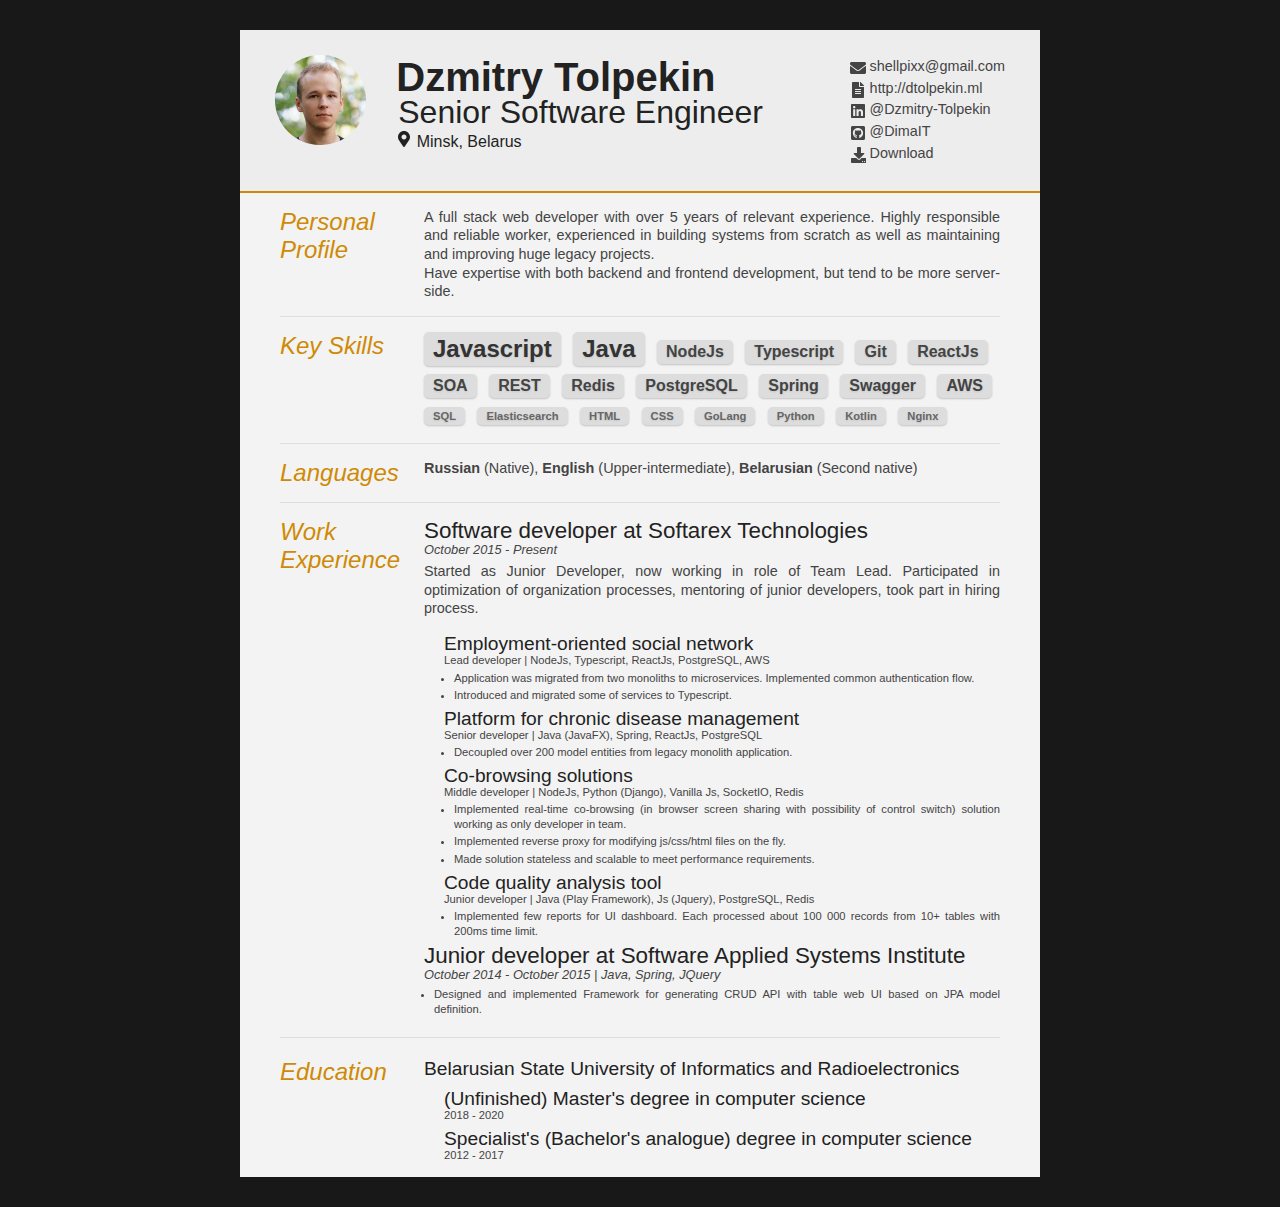
==== commit 008a6061: "cv update; add download link" ====
--- a/static/index.html
+++ b/static/index.html
@@ -5,7 +5,7 @@
 
 <meta name="viewport" content="width=device-width"/>
 <meta name="description" content="The Curriculum Vitae of Dzmitry Tolpekin."/>
-<meta charset="UTF-8"> 
+<meta charset="UTF-8">
 
 <link type="text/css" rel="stylesheet" href="styles/style.css">
 
@@ -19,7 +19,7 @@
 		<div id="headshot" class="">
 			<img src="img/portrait.png" alt="Alan Smith" />
 		</div>
-		
+
 		<div id="name">
 			<h1>Dzmitry Tolpekin</h1>
 			<h2>Senior Software Engineer</h2>
@@ -30,44 +30,61 @@
 				Minsk, Belarus
 			</span>
 		</div>
-		
+
 		<div id="contactDetails">
 			<ul>
 				<li>
-					<svg focusable="false" xmlns="http://www.w3.org/2000/svg" viewBox="0 0 512 512">
-						<path fill="currentColor" d="M502.3 190.8c3.9-3.1 9.7-.2 9.7 4.7V400c0 26.5-21.5 48-48 48H48c-26.5 0-48-21.5-48-48V195.6c0-5 5.7-7.8 9.7-4.7 22.4 17.4 52.1 39.5 154.1 113.6 21.1 15.4 56.7 47.8 92.2 47.6 35.7.3 72-32.8 92.3-47.6 102-74.1 131.6-96.3 154-113.7zM256 320c23.2.4 56.6-29.2 73.4-41.4 132.7-96.3 142.8-104.7 173.4-128.7 5.8-4.5 9.2-11.5 9.2-18.9v-19c0-26.5-21.5-48-48-48H48C21.5 64 0 85.5 0 112v19c0 7.4 3.4 14.3 9.2 18.9 30.6 23.9 40.7 32.4 173.4 128.7 16.8 12.2 50.2 41.8 73.4 41.4z" class=""></path>
-					</svg>
-					<a href="mailto:shellpixx@gmail.com" target="_blank">shellpixx@gmail.com</a>
-				</li>
-				<li>
-					<svg focusable="false" xmlns="http://www.w3.org/2000/svg" viewBox="0 0 384 512">
-						<path fill="currentColor" d="M224 136V0H24C10.7 0 0 10.7 0 24v464c0 13.3 10.7 24 24 24h336c13.3 0 24-10.7 24-24V160H248c-13.2 0-24-10.8-24-24zm64 236c0 6.6-5.4 12-12 12H108c-6.6 0-12-5.4-12-12v-8c0-6.6 5.4-12 12-12h168c6.6 0 12 5.4 12 12v8zm0-64c0 6.6-5.4 12-12 12H108c-6.6 0-12-5.4-12-12v-8c0-6.6 5.4-12 12-12h168c6.6 0 12 5.4 12 12v8zm0-72v8c0 6.6-5.4 12-12 12H108c-6.6 0-12-5.4-12-12v-8c0-6.6 5.4-12 12-12h168c6.6 0 12 5.4 12 12zm96-114.1v6.1H256V0h6.1c6.4 0 12.5 2.5 17 7l97.9 98c4.5 4.5 7 10.6 7 16.9z" class=""></path></svg>
-					<a href="http://dtolpekin.ml">http://dtolpekin.ml</a>
-				</li>
-				<li>
-					<svg focusable="false" xmlns="http://www.w3.org/2000/svg" viewBox="0 0 448 512">
-						<path fill="currentColor" d="M416 32H31.9C14.3 32 0 46.5 0 64.3v383.4C0 465.5 14.3 480 31.9 480H416c17.6 0 32-14.5 32-32.3V64.3c0-17.8-14.4-32.3-32-32.3zM135.4 416H69V202.2h66.5V416zm-33.2-243c-21.3 0-38.5-17.3-38.5-38.5S80.9 96 102.2 96c21.2 0 38.5 17.3 38.5 38.5 0 21.3-17.2 38.5-38.5 38.5zm282.1 243h-66.4V312c0-24.8-.5-56.7-34.5-56.7-34.6 0-39.9 27-39.9 54.9V416h-66.4V202.2h63.7v29.2h.9c8.9-16.8 30.6-34.5 62.9-34.5 67.2 0 79.7 44.3 79.7 101.9V416z" class=""></path>
-					</svg>
-					<a href="https://www.linkedin.com/in/dzmitry-tolpekin/">@Dzmitry-Tolpekin</a>
-				</li>
-				<li>
-					<svg focusable="false" xmlns="http://www.w3.org/2000/svg" viewBox="0 0 448 512">
-						<path fill="currentColor" d="M400 32H48C21.5 32 0 53.5 0 80v352c0 26.5 21.5 48 48 48h352c26.5 0 48-21.5 48-48V80c0-26.5-21.5-48-48-48zM277.3 415.7c-8.4 1.5-11.5-3.7-11.5-8 0-5.4.2-33 .2-55.3 0-15.6-5.2-25.5-11.3-30.7 37-4.1 76-9.2 76-73.1 0-18.2-6.5-27.3-17.1-39 1.7-4.3 7.4-22-1.7-45-13.9-4.3-45.7 17.9-45.7 17.9-13.2-3.7-27.5-5.6-41.6-5.6-14.1 0-28.4 1.9-41.6 5.6 0 0-31.8-22.2-45.7-17.9-9.1 22.9-3.5 40.6-1.7 45-10.6 11.7-15.6 20.8-15.6 39 0 63.6 37.3 69 74.3 73.1-4.8 4.3-9.1 11.7-10.6 22.3-9.5 4.3-33.8 11.7-48.3-13.9-9.1-15.8-25.5-17.1-25.5-17.1-16.2-.2-1.1 10.2-1.1 10.2 10.8 5 18.4 24.2 18.4 24.2 9.7 29.7 56.1 19.7 56.1 19.7 0 13.9.2 36.5.2 40.6 0 4.3-3 9.5-11.5 8-66-22.1-112.2-84.9-112.2-158.3 0-91.8 70.2-161.5 162-161.5S388 165.6 388 257.4c.1 73.4-44.7 136.3-110.7 158.3zm-98.1-61.1c-1.9.4-3.7-.4-3.9-1.7-.2-1.5 1.1-2.8 3-3.2 1.9-.2 3.7.6 3.9 1.9.3 1.3-1 2.6-3 3zm-9.5-.9c0 1.3-1.5 2.4-3.5 2.4-2.2.2-3.7-.9-3.7-2.4 0-1.3 1.5-2.4 3.5-2.4 1.9-.2 3.7.9 3.7 2.4zm-13.7-1.1c-.4 1.3-2.4 1.9-4.1 1.3-1.9-.4-3.2-1.9-2.8-3.2.4-1.3 2.4-1.9 4.1-1.5 2 .6 3.3 2.1 2.8 3.4zm-12.3-5.4c-.9 1.1-2.8.9-4.3-.6-1.5-1.3-1.9-3.2-.9-4.1.9-1.1 2.8-.9 4.3.6 1.3 1.3 1.8 3.3.9 4.1zm-9.1-9.1c-.9.6-2.6 0-3.7-1.5s-1.1-3.2 0-3.9c1.1-.9 2.8-.2 3.7 1.3 1.1 1.5 1.1 3.3 0 4.1zm-6.5-9.7c-.9.9-2.4.4-3.5-.6-1.1-1.3-1.3-2.8-.4-3.5.9-.9 2.4-.4 3.5.6 1.1 1.3 1.3 2.8.4 3.5zm-6.7-7.4c-.4.9-1.7 1.1-2.8.4-1.3-.6-1.9-1.7-1.5-2.6.4-.6 1.5-.9 2.8-.4 1.3.7 1.9 1.8 1.5 2.6z" class=""></path>
-					</svg>
-					<a href="https://github.com/dimait">@DimaIT</a>
+					<a href="mailto:shellpixx@gmail.com" target="_blank">
+						<svg focusable="false" xmlns="http://www.w3.org/2000/svg" viewBox="0 0 512 512">
+							<path fill="currentColor" d="M502.3 190.8c3.9-3.1 9.7-.2 9.7 4.7V400c0 26.5-21.5 48-48 48H48c-26.5 0-48-21.5-48-48V195.6c0-5 5.7-7.8 9.7-4.7 22.4 17.4 52.1 39.5 154.1 113.6 21.1 15.4 56.7 47.8 92.2 47.6 35.7.3 72-32.8 92.3-47.6 102-74.1 131.6-96.3 154-113.7zM256 320c23.2.4 56.6-29.2 73.4-41.4 132.7-96.3 142.8-104.7 173.4-128.7 5.8-4.5 9.2-11.5 9.2-18.9v-19c0-26.5-21.5-48-48-48H48C21.5 64 0 85.5 0 112v19c0 7.4 3.4 14.3 9.2 18.9 30.6 23.9 40.7 32.4 173.4 128.7 16.8 12.2 50.2 41.8 73.4 41.4z" class=""></path>
+						</svg>
+						shellpixx@gmail.com
+					</a>
+				</li>
+				<li>
+					<a href="http://dtolpekin.ml">
+						<svg focusable="false" xmlns="http://www.w3.org/2000/svg" viewBox="0 0 384 512">
+							<path fill="currentColor" d="M224 136V0H24C10.7 0 0 10.7 0 24v464c0 13.3 10.7 24 24 24h336c13.3 0 24-10.7 24-24V160H248c-13.2 0-24-10.8-24-24zm64 236c0 6.6-5.4 12-12 12H108c-6.6 0-12-5.4-12-12v-8c0-6.6 5.4-12 12-12h168c6.6 0 12 5.4 12 12v8zm0-64c0 6.6-5.4 12-12 12H108c-6.6 0-12-5.4-12-12v-8c0-6.6 5.4-12 12-12h168c6.6 0 12 5.4 12 12v8zm0-72v8c0 6.6-5.4 12-12 12H108c-6.6 0-12-5.4-12-12v-8c0-6.6 5.4-12 12-12h168c6.6 0 12 5.4 12 12zm96-114.1v6.1H256V0h6.1c6.4 0 12.5 2.5 17 7l97.9 98c4.5 4.5 7 10.6 7 16.9z" class=""></path>
+						</svg>
+						http://dtolpekin.ml
+					</a>
+				</li>
+				<li>
+					<a href="https://www.linkedin.com/in/dzmitry-tolpekin/">
+						<svg focusable="false" xmlns="http://www.w3.org/2000/svg" viewBox="0 0 448 512">
+							<path fill="currentColor" d="M416 32H31.9C14.3 32 0 46.5 0 64.3v383.4C0 465.5 14.3 480 31.9 480H416c17.6 0 32-14.5 32-32.3V64.3c0-17.8-14.4-32.3-32-32.3zM135.4 416H69V202.2h66.5V416zm-33.2-243c-21.3 0-38.5-17.3-38.5-38.5S80.9 96 102.2 96c21.2 0 38.5 17.3 38.5 38.5 0 21.3-17.2 38.5-38.5 38.5zm282.1 243h-66.4V312c0-24.8-.5-56.7-34.5-56.7-34.6 0-39.9 27-39.9 54.9V416h-66.4V202.2h63.7v29.2h.9c8.9-16.8 30.6-34.5 62.9-34.5 67.2 0 79.7 44.3 79.7 101.9V416z" class=""></path>
+						</svg>
+						@Dzmitry-Tolpekin
+					</a>
+				</li>
+				<li>
+					<a href="https://github.com/dimait">
+						<svg focusable="false" xmlns="http://www.w3.org/2000/svg" viewBox="0 0 448 512">
+							<path fill="currentColor" d="M400 32H48C21.5 32 0 53.5 0 80v352c0 26.5 21.5 48 48 48h352c26.5 0 48-21.5 48-48V80c0-26.5-21.5-48-48-48zM277.3 415.7c-8.4 1.5-11.5-3.7-11.5-8 0-5.4.2-33 .2-55.3 0-15.6-5.2-25.5-11.3-30.7 37-4.1 76-9.2 76-73.1 0-18.2-6.5-27.3-17.1-39 1.7-4.3 7.4-22-1.7-45-13.9-4.3-45.7 17.9-45.7 17.9-13.2-3.7-27.5-5.6-41.6-5.6-14.1 0-28.4 1.9-41.6 5.6 0 0-31.8-22.2-45.7-17.9-9.1 22.9-3.5 40.6-1.7 45-10.6 11.7-15.6 20.8-15.6 39 0 63.6 37.3 69 74.3 73.1-4.8 4.3-9.1 11.7-10.6 22.3-9.5 4.3-33.8 11.7-48.3-13.9-9.1-15.8-25.5-17.1-25.5-17.1-16.2-.2-1.1 10.2-1.1 10.2 10.8 5 18.4 24.2 18.4 24.2 9.7 29.7 56.1 19.7 56.1 19.7 0 13.9.2 36.5.2 40.6 0 4.3-3 9.5-11.5 8-66-22.1-112.2-84.9-112.2-158.3 0-91.8 70.2-161.5 162-161.5S388 165.6 388 257.4c.1 73.4-44.7 136.3-110.7 158.3zm-98.1-61.1c-1.9.4-3.7-.4-3.9-1.7-.2-1.5 1.1-2.8 3-3.2 1.9-.2 3.7.6 3.9 1.9.3 1.3-1 2.6-3 3zm-9.5-.9c0 1.3-1.5 2.4-3.5 2.4-2.2.2-3.7-.9-3.7-2.4 0-1.3 1.5-2.4 3.5-2.4 1.9-.2 3.7.9 3.7 2.4zm-13.7-1.1c-.4 1.3-2.4 1.9-4.1 1.3-1.9-.4-3.2-1.9-2.8-3.2.4-1.3 2.4-1.9 4.1-1.5 2 .6 3.3 2.1 2.8 3.4zm-12.3-5.4c-.9 1.1-2.8.9-4.3-.6-1.5-1.3-1.9-3.2-.9-4.1.9-1.1 2.8-.9 4.3.6 1.3 1.3 1.8 3.3.9 4.1zm-9.1-9.1c-.9.6-2.6 0-3.7-1.5s-1.1-3.2 0-3.9c1.1-.9 2.8-.2 3.7 1.3 1.1 1.5 1.1 3.3 0 4.1zm-6.5-9.7c-.9.9-2.4.4-3.5-.6-1.1-1.3-1.3-2.8-.4-3.5.9-.9 2.4-.4 3.5.6 1.1 1.3 1.3 2.8.4 3.5zm-6.7-7.4c-.4.9-1.7 1.1-2.8.4-1.3-.6-1.9-1.7-1.5-2.6.4-.6 1.5-.9 2.8-.4 1.3.7 1.9 1.8 1.5 2.6z" class=""></path>
+						</svg>
+						@DimaIT
+					</a>
+				</li>
+				<li class="no-print">
+					<a href="cv-Tolpekin.pdf" target="_blank" download>
+						<svg focusable="false" xmlns="http://www.w3.org/2000/svg" viewBox="0 0 448 512">
+							<path fill="currentColor" d="M216 0h80c13.3 0 24 10.7 24 24v168h87.7c17.8 0 26.7 21.5 14.1 34.1L269.7 378.3c-7.5 7.5-19.8 7.5-27.3 0L90.1 226.1c-12.6-12.6-3.7-34.1 14.1-34.1H192V24c0-13.3 10.7-24 24-24zm296 376v112c0 13.3-10.7 24-24 24H24c-13.3 0-24-10.7-24-24V376c0-13.3 10.7-24 24-24h146.7l49 49c20.1 20.1 52.5 20.1 72.6 0l49-49H488c13.3 0 24 10.7 24 24zm-124 88c0-11-9-20-20-20s-20 9-20 20 9 20 20 20 20-9 20-20zm64 0c0-11-9-20-20-20s-20 9-20 20 9 20 20 20 20-9 20-20z" class=""></path>
+						</svg>
+						Download
+					</a>
 				</li>
 			</ul>
 		</div>
 		<div class="clear"></div>
 	</div>
-	
+
 	<div id="mainArea">
 		<section>
 			<article>
 				<div class="sectionTitle">
 					<h1>Personal Profile</h1>
 				</div>
-				
+
 				<div class="sectionContent">
 					<p>
 						A full stack web developer with over 5 years of relevant experience.
@@ -94,7 +111,6 @@
 					<span class="top1">Java</span>
 
 					<span class="top2">NodeJs</span>
-					<span class="top2">SQL</span>
 					<span class="top2">Typescript</span>
 					<span class="top2">Git</span>
 					<span class="top2">ReactJs</span>
@@ -102,15 +118,14 @@
 					<span class="top2">REST</span>
 					<span class="top2">Redis</span>
 					<span class="top2">PostgreSQL</span>
+					<span class="top2">Spring</span>
 					<span class="top2">Swagger</span>
 					<span class="top2">AWS</span>
 
-					<span class="top3">Spring</span>
+					<span class="top3">SQL</span>
+					<span class="top3">Elasticsearch</span>
 					<span class="top3">HTML</span>
 					<span class="top3">CSS</span>
-					<span class="top3">CI/CD</span>
-					<span class="top3">DevOps</span>
-					<span class="top3">UML</span>
 					<span class="top3">GoLang</span>
 					<span class="top3">Python</span>
 					<span class="top3">Kotlin</span>
@@ -228,4 +243,4 @@
 	</div>
 </div>
 </body>
-</html>+</html>
--- a/static/styles/style.css
+++ b/static/styles/style.css
@@ -97,11 +97,11 @@
 }
 
 #contactDetails ul li a, a[href^=tel] {
-	color: #444; 
+	color: #444;
 	text-decoration: none;
 }
 
-#contactDetails ul li a:hover { 
+#contactDetails ul li a:hover {
 	color: #cf8a05;
 }
 
@@ -233,27 +233,27 @@
 		margin: 10px auto;
 		min-width: 280px;
 	}
-	
+
 	#headshot {
 		display: none;
 	}
-	
+
 	#name, #contactDetails {
 		float: none;
 		width: 100%;
 		text-align: center;
 	}
-	
+
 	.sectionTitle, .sectionContent {
 		float: none;
 		width: 100%;
 	}
-	
+
 	.sectionTitle {
 		margin-left: -2px;
 		font-size: 1.25em;
 	}
-	
+
 	.keySkills {
 		-moz-column-count:2;
 		-webkit-column-count:2;
@@ -265,22 +265,22 @@
 	.mainDetails {
 		padding: 15px 15px;
 	}
-	
+
 	section {
 		padding: 15px 0 0;
 	}
-	
+
 	#mainArea {
 		padding: 0 25px;
 	}
 
-	
+
 	.keySkills {
 	-moz-column-count:1;
 	-webkit-column-count:1;
 	column-count:1;
 	}
-	
+
 	#name h1 {
 		line-height: .8em;
 		margin-bottom: 4px;
@@ -291,6 +291,10 @@
     #cv {
         width: 100%;
     }
+	.no-print, .no-print *
+	{
+		display: none !important;
+	}
 }
 
 @-webkit-keyframes reset {
@@ -368,4 +372,4 @@
 	animation-name: reset, fade-in;
 	animation-duration: 1.5s;
 	animation-timing-function: ease-in;
-}+}
